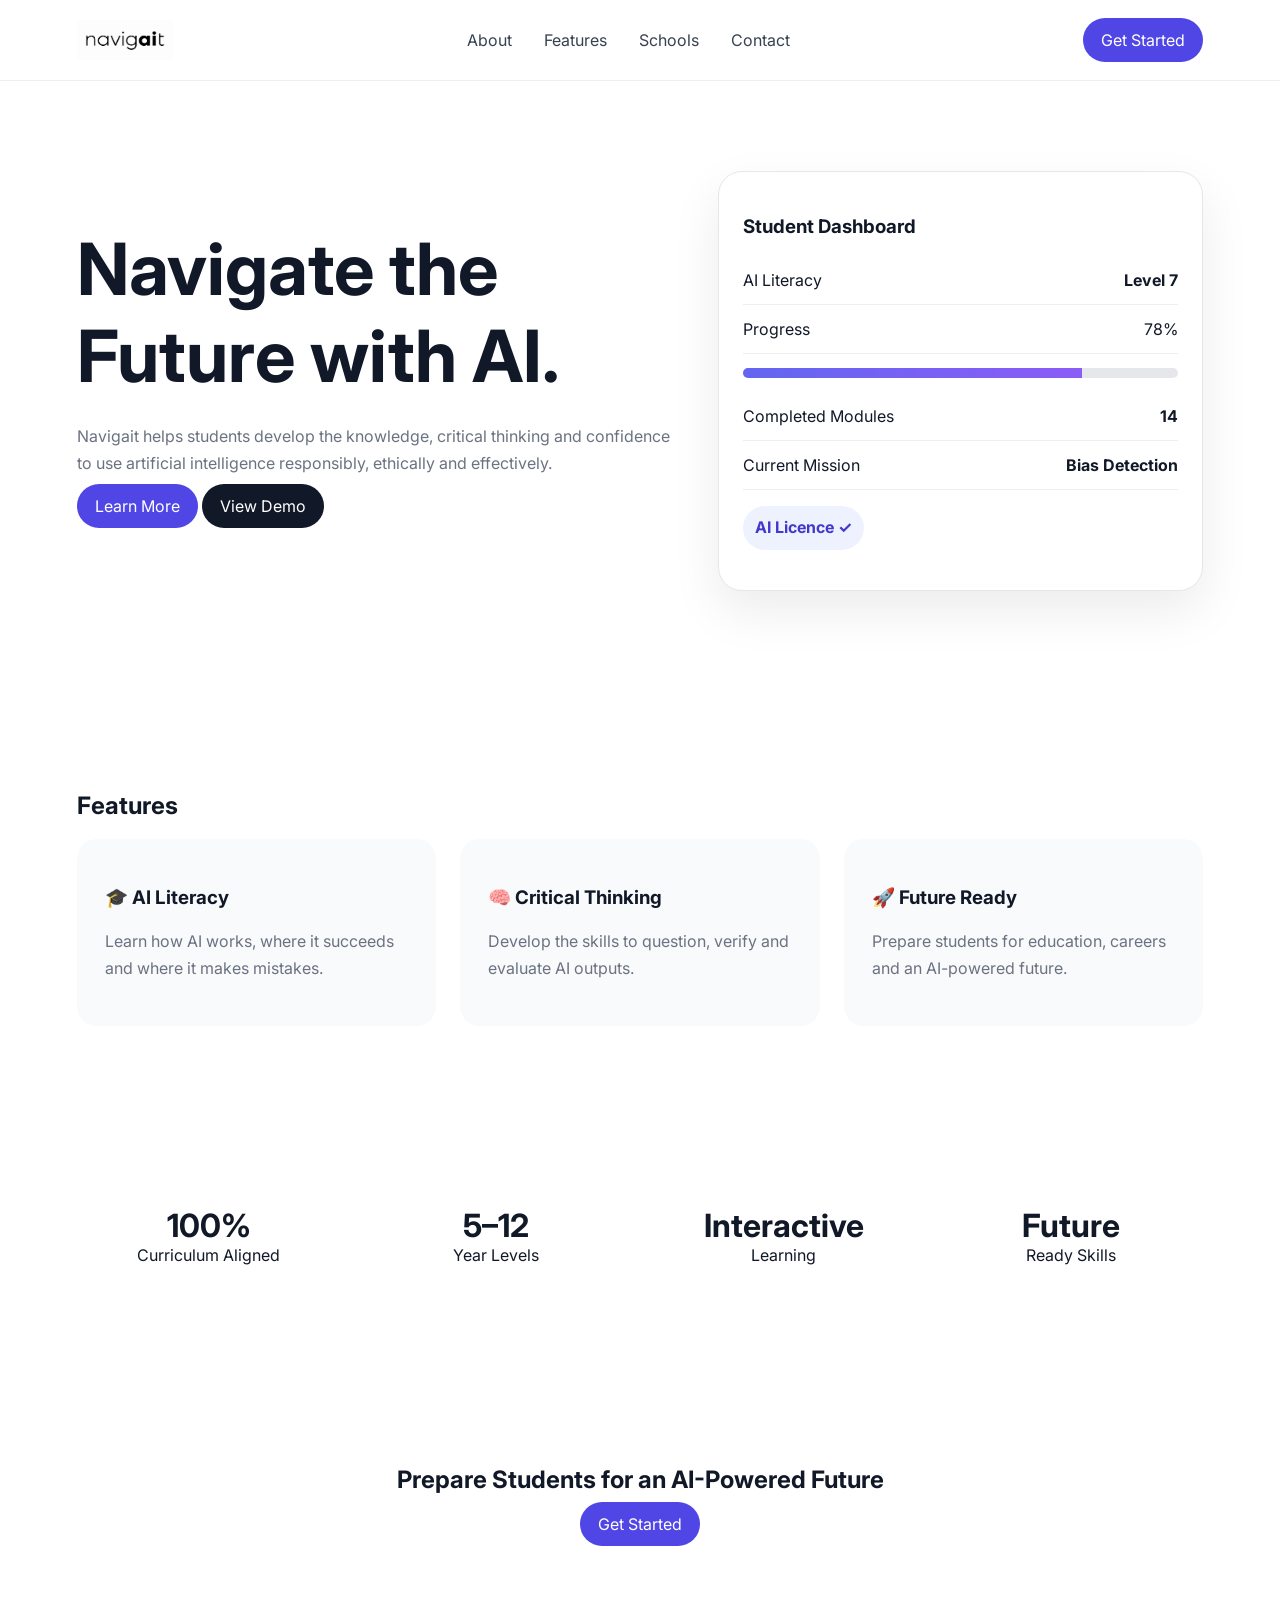
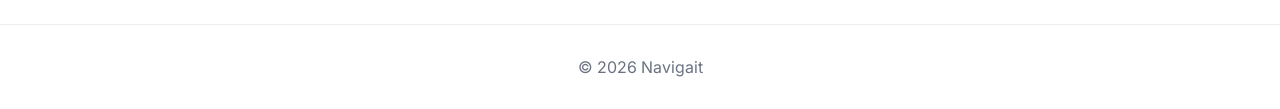
==== index.html @ e2233ab3 "Initial Navigait prototype with AI learning module" ====
<!DOCTYPE html>
<html lang="en">
  <head>
    <meta charset="UTF-8" />
    <meta name="viewport" content="width=device-width, initial-scale=1" />
    <title>Navigait</title>
    <meta name="description" content="Navigait AI literacy platform" />

    <link rel="preconnect" href="https://fonts.googleapis.com" />
    <link rel="preconnect" href="https://fonts.gstatic.com" crossorigin />
    <link
      href="https://fonts.googleapis.com/css2?family=Inter:wght@400;600;700;800&display=swap"
      rel="stylesheet"
    />

    <style>
      :root {
        --bg: #fff;
        --text: #111827;
        --muted: #6b7280;
        --card: #f8fafc;
        --acc: #4f46e5;
      }

      * {
        box-sizing: border-box;
      }

      html {
        scroll-behavior: smooth;
      }

      body {
        margin: 0;
        font-family: Inter, sans-serif;
        color: var(--text);
        background: var(--bg);
      }

      nav {
        position: sticky;
        top: 0;
        background: #ffffffdd;
        backdrop-filter: blur(8px);
        display: flex;
        justify-content: space-between;
        align-items: center;
        padding: 18px 6%;
        border-bottom: 1px solid #eee;
      }

      nav img {
        height: 40px;
      }

      .links a {
        margin: 0 14px;
        color: #374151;
        text-decoration: none;
      }

      .btn {
        background: var(--acc);
        color: #fff;
        padding: 12px 18px;
        border-radius: 999px;
        text-decoration: none;
        transition: transform 0.25s ease;
      }

      .btn:hover {
        transform: translateY(-2px);
      }

      section {
        padding: 90px 6%;
      }

      .hero {
        display: grid;
        grid-template-columns: 1.1fr 0.9fr;
        gap: 48px;
        align-items: center;
      }

      .hero h1 {
        font-size: clamp(42px, 7vw, 72px);
        margin: 0 0 24px;
      }

      p {
        color: var(--muted);
        line-height: 1.7;
      }

      .dashboard {
        background: #fff;
        border: 1px solid #e5e7eb;
        border-radius: 24px;
        padding: 24px;
        box-shadow: 0 20px 50px rgba(0, 0, 0, 0.08);
        animation: float 4s ease-in-out infinite;
      }

      .bar {
        height: 10px;
        background: #e5e7eb;
        border-radius: 99px;
        overflow: hidden;
        margin: 14px 0;
      }

      .fill {
        width: 78%;
        height: 100%;
        background: linear-gradient(90deg, #6366f1, #8b5cf6);
      }

      .metric {
        display: flex;
        justify-content: space-between;
        padding: 14px 0;
        border-bottom: 1px solid #eee;
      }

      .badge {
        display: inline-block;
        background: #eef2ff;
        color: #4338ca;
        padding: 8px 12px;
        border-radius: 999px;
        font-weight: 700;
      }

      .grid3,
      .stats {
        display: grid;
        gap: 24px;
      }

      .grid3 {
        grid-template-columns: repeat(auto-fit, minmax(240px, 1fr));
      }

      .card {
        background: var(--card);
        padding: 28px;
        border-radius: 20px;
        transition: transform 0.3s ease;
      }

      .card:hover {
        transform: translateY(-6px);
      }

      .stats {
        grid-template-columns: repeat(auto-fit, minmax(160px, 1fr));
        text-align: center;
      }

      .stat b {
        font-size: 2rem;
      }

      .fade {
        opacity: 0;
        transform: translateY(24px);
        transition: opacity 0.7s ease, transform 0.7s ease;
      }

      .fade.show {
        opacity: 1;
        transform: none;
      }

      footer {
        text-align: center;
        padding: 32px;
        color: #6b7280;
        border-top: 1px solid #eee;
      }

      @keyframes float {
        50% {
          transform: translateY(-10px);
        }
      }

      @media (max-width: 900px) {
        .hero {
          grid-template-columns: 1fr;
        }

        .links {
          display: none;
        }
      }
    </style>
  </head>

  <body>
    <nav>
      <img src="logo.png" alt="Navigait Logo" />
      <div class="links">
        <a href="#about">About</a>
        <a href="#features">Features</a>
        <a href="#schools">Schools</a>
        <a href="#contact">Contact</a>
      </div>
      <a class="btn" href="#cta">Get Started</a>
    </nav>

    <section class="hero fade" id="about">
      <div>
        <h1>Navigate the Future with AI.</h1>
        <p>
          Navigait helps students develop the knowledge, critical thinking and confidence to use
          artificial intelligence responsibly, ethically and effectively.
        </p>
        <p>
          <a class="btn" href="#features">Learn More</a>
          <a class="btn" style="background: #111827;" href="#">View Demo</a>
        </p>
      </div>

      <div class="dashboard">
        <h3>Student Dashboard</h3>
        <div class="metric">
          <span>AI Literacy</span>
          <b>Level 7</b>
        </div>
        <div class="metric">
          <span>Progress</span>
          <span>78%</span>
        </div>
        <div class="bar">
          <div class="fill"></div>
        </div>
        <div class="metric">
          <span>Completed Modules</span>
          <b>14</b>
        </div>
        <div class="metric">
          <span>Current Mission</span>
          <b>Bias Detection</b>
        </div>
        <p>
          <span class="badge">AI Licence ✓</span>
        </p>
      </div>
    </section>

    <section id="features" class="fade">
      <h2>Features</h2>
      <div class="grid3">
        <div class="card">
          <h3>🎓 AI Literacy</h3>
          <p>Learn how AI works, where it succeeds and where it makes mistakes.</p>
        </div>
        <div class="card">
          <h3>🧠 Critical Thinking</h3>
          <p>Develop the skills to question, verify and evaluate AI outputs.</p>
        </div>
        <div class="card">
          <h3>🚀 Future Ready</h3>
          <p>Prepare students for education, careers and an AI-powered future.</p>
        </div>
      </div>
    </section>

    <section id="schools" class="fade">
      <div class="stats">
        <div class="stat">
          <b>100%</b>
          <div>Curriculum Aligned</div>
        </div>
        <div class="stat">
          <b>5–12</b>
          <div>Year Levels</div>
        </div>
        <div class="stat">
          <b>Interactive</b>
          <div>Learning</div>
        </div>
        <div class="stat">
          <b>Future</b>
          <div>Ready Skills</div>
        </div>
      </div>
    </section>

    <section id="cta" class="fade" style="text-align: center;">
      <h2>Prepare Students for an AI-Powered Future</h2>
      <a class="btn" href="#">Get Started</a>
    </section>

    <footer id="contact">© 2026 Navigait</footer>

    <script>
      const io = new IntersectionObserver(
        (entries) => {
          entries.forEach((entry) => {
            if (entry.isIntersecting) {
              entry.target.classList.add('show');
            }
          });
        },
        { threshold: 0.15 }
      );

      document.querySelectorAll('.fade').forEach((el) => io.observe(el));
    </script>
  </body>
</html>
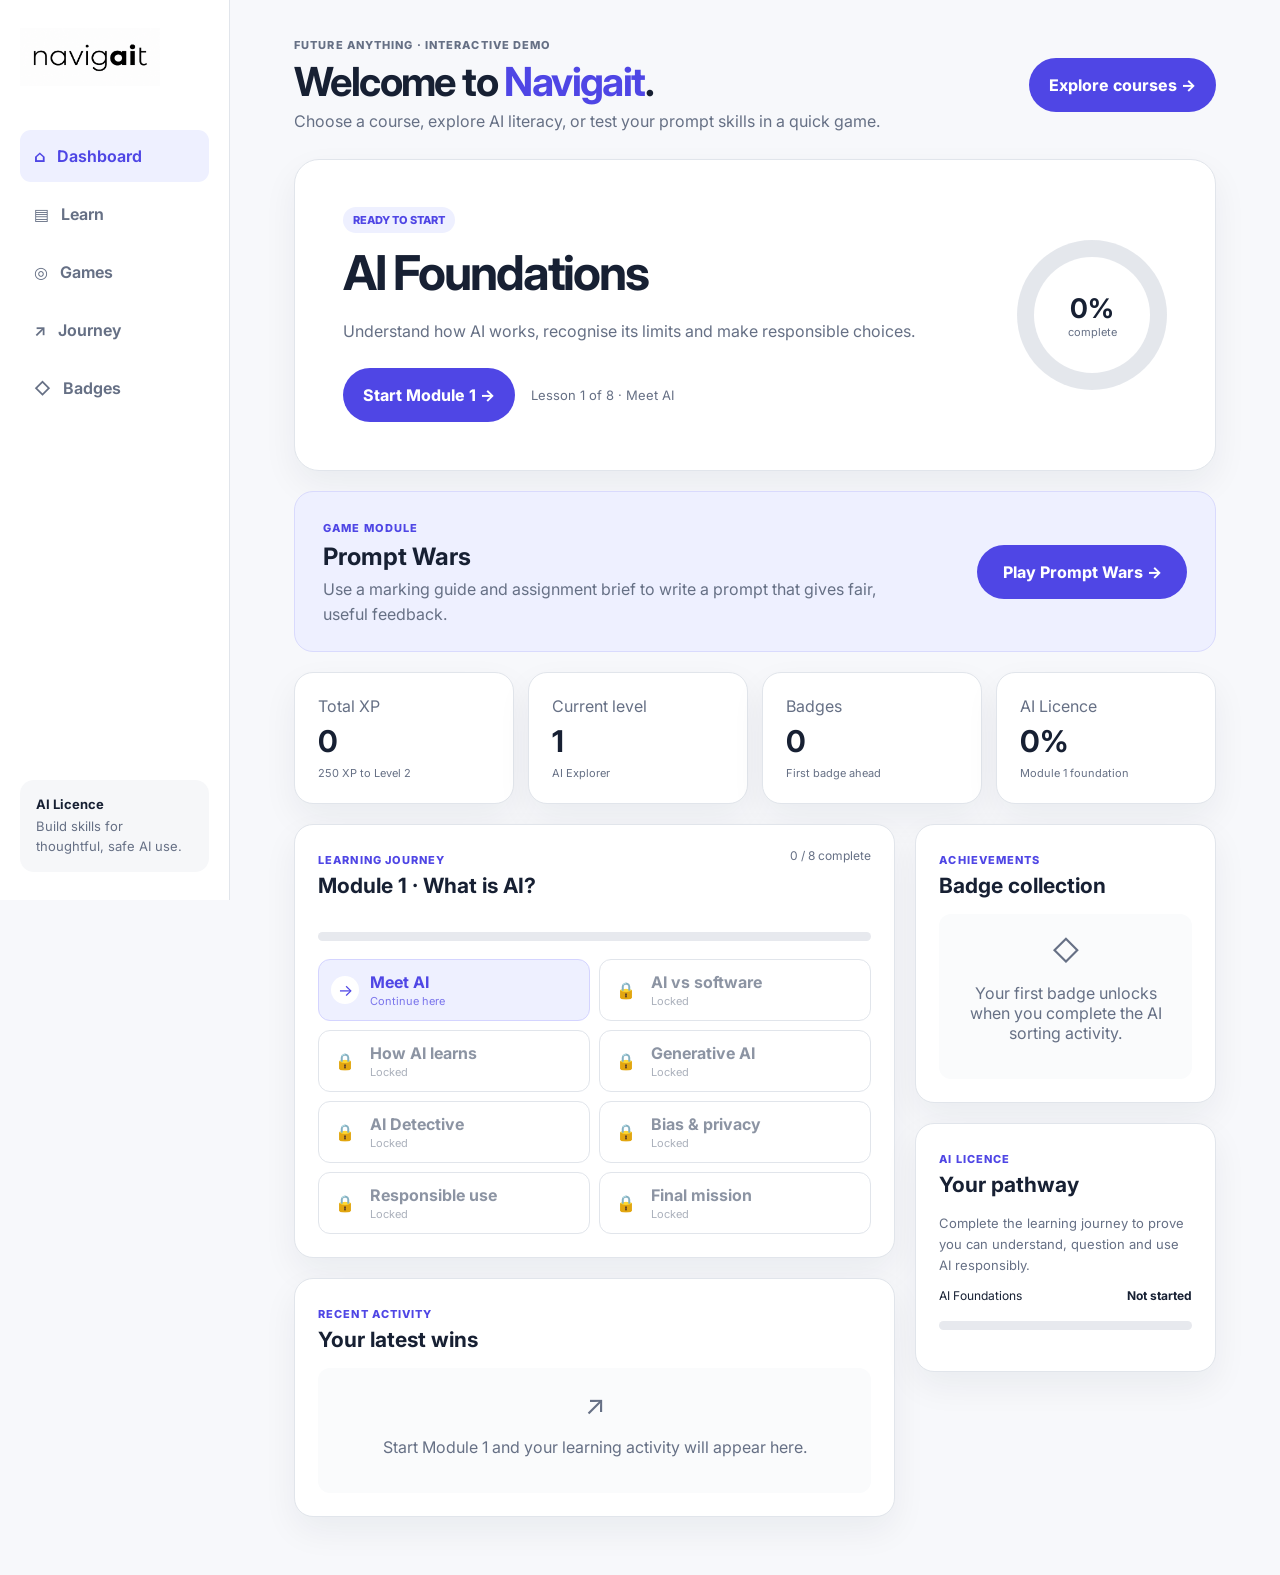
==== commit 90ea163b: "Polish Navigait learning hub and add Prompt Wars" ====
--- a/index.html
+++ b/index.html
@@ -5,6 +5,8 @@
     <meta name="viewport" content="width=device-width, initial-scale=1" />
     <title>Navigait</title>
     <meta name="description" content="Navigait AI literacy platform" />
+    <link rel="icon" href="logo.png" />
+    <script>location.replace("dashboard.html");</script>
 
     <link rel="preconnect" href="https://fonts.googleapis.com" />
     <link rel="preconnect" href="https://fonts.gstatic.com" crossorigin />
@@ -207,7 +209,7 @@
         <a href="#schools">Schools</a>
         <a href="#contact">Contact</a>
       </div>
-      <a class="btn" href="#cta">Get Started</a>
+      <a class="btn" href="dashboard.html">Open Dashboard</a>
     </nav>
 
     <section class="hero fade" id="about">
@@ -219,7 +221,7 @@
         </p>
         <p>
           <a class="btn" href="#features">Learn More</a>
-          <a class="btn" style="background: #111827;" href="#">View Demo</a>
+          <a class="btn" style="background: #111827;" href="dashboard.html">View Demo</a>
         </p>
       </div>
 
@@ -291,7 +293,7 @@
 
     <section id="cta" class="fade" style="text-align: center;">
       <h2>Prepare Students for an AI-Powered Future</h2>
-      <a class="btn" href="#">Get Started</a>
+      <a class="btn" href="dashboard.html">Get Started</a>
     </section>
 
     <footer id="contact">© 2026 Navigait</footer>
